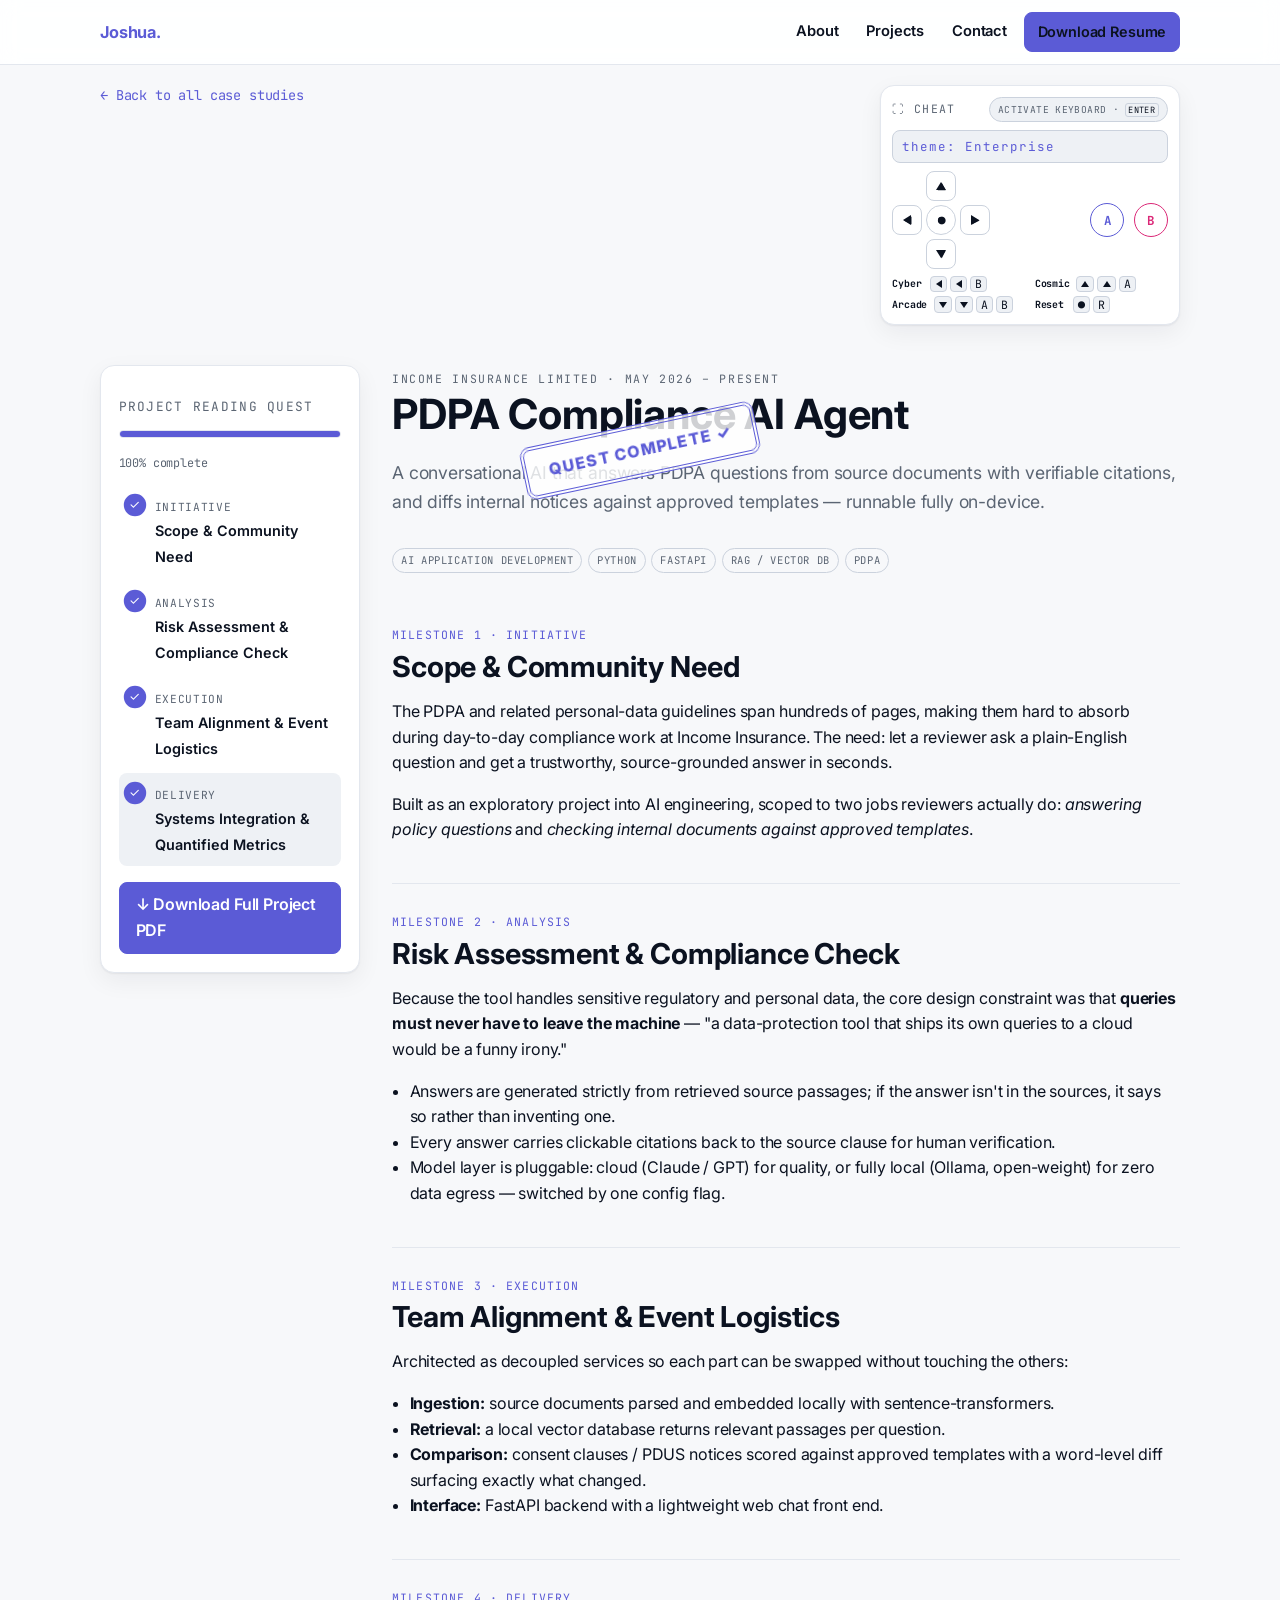
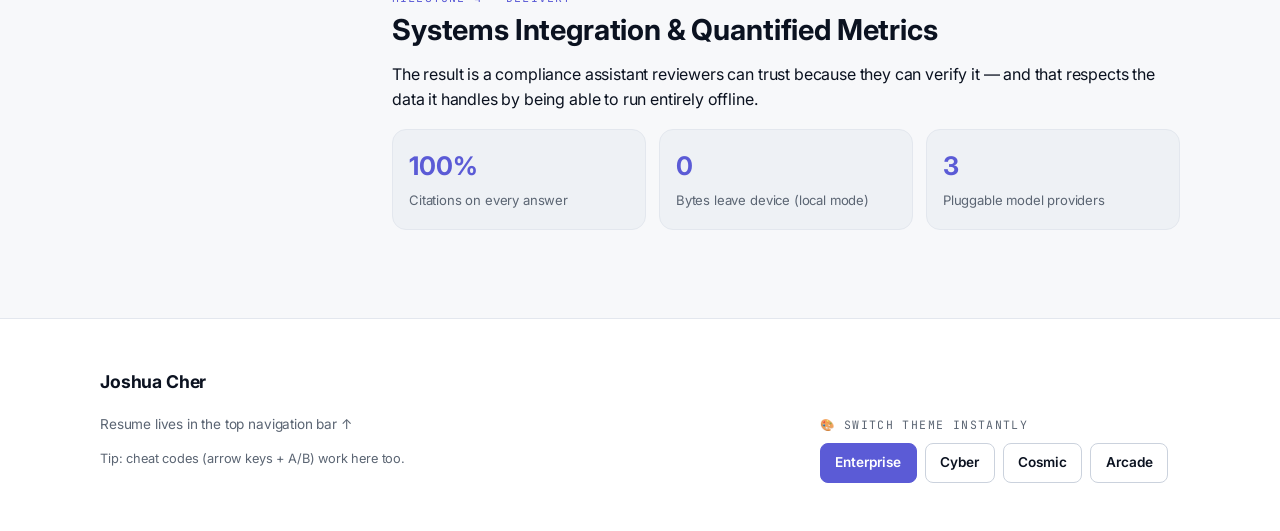
==== project.html @ 15ff34db "enhanced UI, fixed console functionality" ====
<!DOCTYPE html>
<html lang="en" data-theme="default">
<head>
  <meta charset="UTF-8" />
  <meta name="viewport" content="width=device-width, initial-scale=1.0" />
  <title>Case Study — Joshua Cher</title>
  <meta name="description" content="Project case study with a lifecycle reading quest." />

  <link rel="preconnect" href="https://fonts.googleapis.com" />
  <link rel="preconnect" href="https://fonts.gstatic.com" crossorigin />
  <link href="https://fonts.googleapis.com/css2?family=Inter:wght@400;500;600;700;800&family=JetBrains+Mono:wght@400;600;700&family=Space+Grotesk:wght@400;500;600;700&family=Orbitron:wght@600;700;800&family=Press+Start+2P&display=swap" rel="stylesheet" />

  <link rel="stylesheet" href="css/tokens.css" />
  <link rel="stylesheet" href="css/styles.css" />
</head>
<body>
  <a class="skip-link" href="#case-body">Skip to case study</a>

  <!-- Same pinned header as home (kept structurally identical) -->
  <header class="site-header">
    <div class="wrap site-header__inner">
      <a class="brand" id="brand" href="index.html">Joshua<span>.</span></a>
      <nav class="nav" aria-label="Primary">
        <a href="index.html#about">About</a>
        <a href="index.html#projects">Projects</a>
        <a href="index.html#contact">Contact</a>
        <a class="btn btn--primary" data-resume href="#" download>Download Resume</a>
      </nav>
    </div>
  </header>

  <main class="wrap">
    <!-- Topbar: back-link + a COMPACT cheat console (Concept 3 on case pages) -->
    <div class="case-topbar">
      <a class="back-link" href="index.html#projects">← Back to all case studies</a>

      <div class="cheat cheat--compact" aria-label="Cheat-code theme console">
        <div class="cheat__bar">
          <span class="cheat__title">⛶ Cheat</span>
          <button class="cheat__power" type="button" aria-pressed="false">Activate · <kbd>Enter</kbd></button>
        </div>
        <output class="cheat__screen" role="status" aria-live="polite">theme: Enterprise</output>
        <div class="cheat__pad">
          <div class="dpad">
            <button class="cbtn" type="button" data-key="U" aria-label="Up">▲</button>
            <div class="dpad__mid">
              <button class="cbtn" type="button" data-key="L" aria-label="Left">◀</button>
              <button class="cbtn cbtn--center" type="button" data-key="C" aria-label="Reset to default theme (R)" title="Reset theme — key: R">●</button>
              <button class="cbtn" type="button" data-key="R" aria-label="Right">▶</button>
            </div>
            <button class="cbtn" type="button" data-key="D" aria-label="Down">▼</button>
          </div>
          <div class="abtns">
            <button class="cbtn cbtn--a" type="button" data-key="A" aria-label="A">A</button>
            <button class="cbtn cbtn--b" type="button" data-key="B" aria-label="B">B</button>
          </div>
        </div>
        <ul class="cheat__codes">
          <li><b>Cyber</b><span><kbd data-dir="L" aria-label="left"></kbd><kbd data-dir="L" aria-label="left"></kbd><kbd>B</kbd></span></li>
          <li><b>Cosmic</b><span><kbd data-dir="U" aria-label="up"></kbd><kbd data-dir="U" aria-label="up"></kbd><kbd>A</kbd></span></li>
          <li><b>Arcade</b><span><kbd data-dir="D" aria-label="down"></kbd><kbd data-dir="D" aria-label="down"></kbd><kbd>A</kbd><kbd>B</kbd></span></li>
          <li><b>Reset</b><span><kbd>●</kbd><kbd>R</kbd></span></li>
        </ul>
      </div>
    </div>

    <!-- ==================================================================
         CONCEPT 2 — Reading Quest layout: sticky tracker + case article
         All content is injected from data.js by js/quest.js
         ================================================================== -->
    <div class="quest-layout">

      <!-- Sidebar quest tracker (fixed/sticky) -->
      <aside class="quest" aria-label="Reading progress">
        <p class="quest__title">Project Reading Quest</p>
        <div class="quest__bar"><div class="quest__fill" id="quest-fill"></div></div>
        <p class="quest__pct" id="quest-pct" aria-live="polite">0% complete</p>
        <ol id="quest-nodes"><!-- nodes injected --></ol>
        <a class="btn btn--primary quest__pdf" id="quest-pdf" href="#" download>
          ↓ Download Full Project PDF
        </a>
      </aside>

      <!-- Case study article -->
      <article class="case">
        <span class="eyebrow" id="case-org"></span>
        <h1 id="case-title"></h1>
        <p class="case__lede" id="case-lede"></p>
        <div class="chips" id="case-skills" style="margin-bottom:1.5rem"></div>
        <div id="case-body"><!-- phases injected --></div>
      </article>
    </div>
  </main>

  <!-- Footer + cheat console (identical engine to home) -->
  <footer class="site-footer">
    <div class="wrap footer-grid">
      <div>
        <p class="brand" style="font-size:1.1rem">Joshua Cher</p>
        <p class="muted" style="font-size:.85rem">Resume lives in the top navigation bar ↑</p>
        <p class="muted" style="font-size:.8rem">Tip: cheat codes (arrow keys + A/B) work here too.</p>
      </div>
      <div class="theme-quick-wrap">
        <p class="cheat__title">🎨 Switch theme instantly</p>
        <div class="theme-quick" role="group" aria-label="Switch theme">
          <button type="button" data-theme-pill="default" aria-pressed="true">Enterprise</button>
          <button type="button" data-theme-pill="cyber">Cyber</button>
          <button type="button" data-theme-pill="cosmic">Cosmic</button>
          <button type="button" data-theme-pill="arcade">Arcade</button>
        </div>
      </div>
    </div>
  </footer>

  <!-- Celebration overlay (confetti + stamp) -->
  <div class="celebrate" id="celebrate" aria-hidden="true">
    <div class="stamp">Quest Complete ✓</div>
  </div>

  <script src="js/data.js"></script>
  <script src="js/avatars.js"></script>
  <script src="js/store.js"></script>
  <script src="js/theme.js"></script>
  <script src="js/quest.js"></script>
</body>
</html>
---- css/tokens.css ----
/* ============================================================================
   tokens.css  —  THEME LAYER (decoupled from structure & logic)
   ----------------------------------------------------------------------------
   Every visual decision lives here as a CSS custom property. Switching themes
   only swaps these tokens via the `data-theme` attribute on <html>; the HTML
   structure and layout in styles.css never change.

   To add a 5th theme: copy a block below, change the [data-theme="..."] key,
   re-map the tokens, and register the code in js/theme.js THEME_CODES.
   ========================================================================== */

:root {
  /* ---- Structural tokens shared by all themes (rarely change) ---- */
  --maxw: 1120px;
  --radius: 14px;
  --radius-sm: 8px;
  --space: 1rem;
  --header-h: 64px;
  --transition: 240ms cubic-bezier(.2, .7, .3, 1);

  /* The token CONTRACT. Defaults below = Theme 1 "Enterprise Corporate".
     Each theme overrides the same names so components stay theme-blind. */

  /* Surfaces */
  --bg:            #f7f8fa;
  --bg-elev:       #ffffff;
  --bg-sunken:     #eef1f5;
  --grid:          transparent;          /* optional background pattern */

  /* Text */
  --text:          #0b1220;
  --text-muted:    #5b6573;
  --text-invert:   #ffffff;

  /* Brand / accent */
  --accent:        #5b5bd6;              /* primary action */
  --accent-2:      #0ea5e9;
  --accent-contrast:#ffffff;             /* text on accent */
  --glow:          0 0 0 0 transparent;  /* themed glow, used on focus/active */

  /* Lines & elevation */
  --border:        #e3e7ee;
  --border-strong: #cbd2dd;
  --border-w:      1px;
  --shadow:        0 1px 2px rgba(16,24,40,.06), 0 8px 24px rgba(16,24,40,.06);
  --shadow-lg:     0 12px 40px rgba(16,24,40,.14);

  /* Typography */
  --font-body:     "Inter", system-ui, -apple-system, "Segoe UI", sans-serif;
  --font-display:  "Inter", system-ui, sans-serif;
  --font-mono:     "JetBrains Mono", ui-monospace, "SFMono-Regular", monospace;
  --tracking:      -0.01em;
  --weight-display: 700;
  --case:          none;                 /* text-transform for headings */

  /* Persona accent fallbacks (overridable per theme) */
  --p-pm:        #2563eb;
  --p-gov:       #0891b2;
  --p-social:    #db2777;

  color-scheme: light;
}

/* ============================================================================
   THEME 2 — /cyber · /matrix  →  "Cyberpunk Terminal"
   ========================================================================== */
[data-theme="cyber"] {
  --bg:            #04070a;
  --bg-elev:       #0a1014;
  --bg-sunken:     #060b0e;
  --grid:          radial-gradient(rgba(0,255,140,.06) 1px, transparent 1px);

  --text:          #c9ffd6;
  --text-muted:    #4f9e6a;
  --text-invert:   #04070a;

  --accent:        #00ff85;
  --accent-2:      #14e0c4;
  --accent-contrast:#04130a;
  --glow:          0 0 18px rgba(0,255,133,.55);

  --border:        #103823;
  --border-strong: #1f6b42;
  --border-w:      1px;
  --shadow:        0 0 0 1px rgba(0,255,133,.08), 0 0 24px rgba(0,255,133,.06);
  --shadow-lg:     0 0 0 1px rgba(0,255,133,.18), 0 0 42px rgba(0,255,133,.18);

  --font-body:     "JetBrains Mono", ui-monospace, monospace;
  --font-display:  "JetBrains Mono", ui-monospace, monospace;
  --tracking:      0.02em;
  --weight-display: 700;
  --case:          uppercase;

  /* Sharp, terminal-hard corners */
  --radius:        2px;
  --radius-sm:     2px;

  --p-pm:        #00ff85;
  --p-gov:       #14e0c4;
  --p-social:    #aaff00;

  color-scheme: dark;
}

/* ============================================================================
   THEME 3 — /cosmic · /space  →  "Outer Space Constellation"
   ========================================================================== */
[data-theme="cosmic"] {
  --bg:            #0a0518;
  --bg-elev:       #160c33;
  --bg-sunken:     #0e0726;
  --grid:          transparent;

  --text:          #efe9ff;
  --text-muted:    #a99ed8;
  --text-invert:   #0a0518;

  --accent:        #b06bff;
  --accent-2:      #ff5fb0;
  --accent-contrast:#140428;
  --glow:          0 0 24px rgba(176,107,255,.55);

  --border:        #3a2a72;
  --border-strong: #5b46a8;
  --border-w:      1px;
  --shadow:        0 8px 30px rgba(80,40,160,.35);
  --shadow-lg:     0 14px 50px rgba(120,60,220,.45);

  --font-body:     "Space Grotesk", system-ui, sans-serif;
  --font-display:  "Orbitron", "Space Grotesk", sans-serif;
  --tracking:      0.04em;
  --weight-display: 700;
  --case:          none;

  /* Soft, orbital, rounded corners */
  --radius:        22px;
  --radius-sm:     14px;

  --p-pm:        #7c8cff;
  --p-gov:       #4fe3ff;
  --p-social:    #ff5fb0;

  color-scheme: dark;
}

/* ============================================================================
   THEME 4 — /arcade · /8bit  →  "Retro Arcade"
   ========================================================================== */
[data-theme="arcade"] {
  --bg:            #ffd23f;
  --bg-elev:       #fff8e7;
  --bg-sunken:     #ffe79a;
  --grid:          transparent;

  --text:          #14110a;
  --text-muted:    #5a3e12;
  --text-invert:   #fff8e7;

  --accent:        #ff2e63;
  --accent-2:      #2d6cdf;
  --accent-contrast:#ffffff;
  --glow:          4px 4px 0 #14110a;

  --border:        #14110a;
  --border-strong: #14110a;
  --border-w:      3px;
  --shadow:        4px 4px 0 #14110a;
  --shadow-lg:     7px 7px 0 #14110a;

  --font-body:     "Space Grotesk", system-ui, sans-serif;
  --font-display:  "Press Start 2P", system-ui, sans-serif;
  --tracking:      0em;
  --weight-display: 400;        /* pixel font is heavy already */
  --case:          uppercase;

  /* Chunky, blocky cartoon corners */
  --radius:        6px;
  --radius-sm:     4px;

  --p-pm:        #2d6cdf;
  --p-gov:       #00a878;
  --p-social:    #ff2e63;

  color-scheme: light;
}

/* Respect reduced-motion globally */
@media (prefers-reduced-motion: reduce) {
  :root { --transition: 0ms; }
  * { animation-duration: .001ms !important; animation-iteration-count: 1 !important; }
}
---- css/styles.css ----
/* ============================================================================
   styles.css  —  STRUCTURE & COMPONENT LAYER (theme-blind)
   ----------------------------------------------------------------------------
   Nothing here hard-codes a colour, font family, or border width. It only
   consumes tokens from tokens.css via var(). This guarantees the rule from the
   brief: "HTML structure and page layouts remain unchanged when themes toggle;
   only color tokens, fonts, and borders adapt."
   ========================================================================== */

*, *::before, *::after { box-sizing: border-box; }

html { scroll-behavior: smooth; }

body {
  margin: 0;
  font-family: var(--font-body);
  letter-spacing: var(--tracking);
  color: var(--text);
  background-color: var(--bg);
  background-image: var(--grid);
  background-size: 22px 22px;
  line-height: 1.6;
  transition: background-color var(--transition), color var(--transition);
}

h1, h2, h3, h4 {
  font-family: var(--font-display);
  font-weight: var(--weight-display);
  text-transform: var(--case);
  line-height: 1.15;
  margin: 0 0 .5em;
}

a { color: var(--accent); text-decoration: none; }
a:hover { text-decoration: underline; }

.wrap { max-width: var(--maxw); margin-inline: auto; padding-inline: 20px; }

.muted { color: var(--text-muted); }
.eyebrow {
  font-family: var(--font-mono);
  font-size: .72rem; letter-spacing: .14em; text-transform: uppercase;
  color: var(--text-muted);
}

/* ---- Keyboard focus: always visible, themed via --accent ---- */
:where(a, button, input, [tabindex]):focus-visible {
  outline: 2px solid var(--accent);
  outline-offset: 2px;
  border-radius: var(--radius-sm);
}

/* Skip link for keyboard / screen-reader users */
.skip-link {
  position: absolute; left: 12px; top: -48px;
  background: var(--accent); color: var(--accent-contrast);
  padding: 8px 14px; border-radius: var(--radius-sm); z-index: 100;
  transition: top var(--transition);
}
.skip-link:focus { top: 12px; }

/* ============================================================================
   BUTTONS
   ========================================================================== */
.btn {
  display: inline-flex; align-items: center; gap: .5rem;
  font: inherit; font-weight: 600;
  padding: .6rem 1rem;
  border: var(--border-w) solid var(--border-strong);
  border-radius: var(--radius-sm);
  background: var(--bg-elev); color: var(--text);
  cursor: pointer;
  text-transform: var(--case);
  box-shadow: none;
  transition: transform var(--transition), box-shadow var(--transition),
              background var(--transition), color var(--transition);
}
.btn:hover { transform: translateY(-1px); box-shadow: var(--shadow); text-decoration: none; }
.btn:active { transform: translateY(0); }

.btn--primary {
  background: var(--accent); color: var(--accent-contrast);
  border-color: var(--accent);
}
.btn--primary:hover { box-shadow: var(--glow); }

.btn--ghost { background: transparent; }

/* ============================================================================
   HEADER  (pinned, always accessible — bypasses interactive layers)
   ========================================================================== */
.site-header {
  position: sticky; top: 0; z-index: 50;
  background: color-mix(in srgb, var(--bg-elev) 88%, transparent);
  backdrop-filter: blur(10px);
  border-bottom: var(--border-w) solid var(--border);
}
.site-header__inner {
  display: flex; align-items: center; gap: 1rem;
  height: var(--header-h);
}
.brand { font-family: var(--font-display); font-weight: var(--weight-display);
  font-size: 1.02rem; text-transform: var(--case); white-space: nowrap; }
.brand span { color: var(--accent); }

.nav { display: flex; gap: .35rem; margin-left: auto; align-items: center; }
.nav a {
  color: var(--text); padding: .45rem .7rem; border-radius: var(--radius-sm);
  font-weight: 600; font-size: .92rem;
}
.nav a:hover { background: var(--bg-sunken); text-decoration: none; }
.nav .btn { padding: .45rem .8rem; font-size: .9rem; }

/* ============================================================================
   HERO  +  CHARACTER SELECT DASHBOARD  (Core Concept 1)
   ========================================================================== */
.hero { padding: clamp(2rem, 6vw, 4.5rem) 0 1.5rem; }
.hero__inner {
  display: grid; gap: 2.2rem; align-items: start;
  grid-template-columns: minmax(0, 1.5fr) minmax(290px, .9fr);
}
@media (max-width: 900px) { .hero__inner { grid-template-columns: 1fr; } }
.hero h1 { font-size: clamp(2rem, 5.5vw, 3.4rem); }
.hero__role { font-size: clamp(1.05rem, 2.2vw, 1.35rem); color: var(--text-muted); }
.hero__meta { display: flex; flex-wrap: wrap; gap: 1rem; align-items: center;
  margin-top: 1rem; color: var(--text-muted); font-size: .95rem; }
.hero__cta { margin-top: 1.5rem; display: flex; gap: .75rem; flex-wrap: wrap; }

.dash__head { display: flex; align-items: baseline; justify-content: space-between;
  flex-wrap: wrap; gap: .5rem; margin: 2.5rem 0 1rem; }

.persona-grid {
  display: grid; gap: 1rem;
  grid-template-columns: repeat(3, 1fr);
}
@media (max-width: 820px) { .persona-grid { grid-template-columns: 1fr; } }

/* Persona card = the "Select Your Character" tile */
.persona {
  --p: var(--accent);                 /* set per-card inline via --p */
  position: relative; text-align: left;
  display: flex; flex-direction: column; gap: .4rem;
  padding: 1.1rem; cursor: pointer;
  background: var(--bg-elev); color: var(--text);
  border: var(--border-w) solid var(--border);
  border-radius: var(--radius);
  box-shadow: var(--shadow);
  transition: transform var(--transition), box-shadow var(--transition),
              border-color var(--transition);
}
.persona:hover { transform: translateY(-3px); border-color: var(--p); }

/* "Character select" portrait (SVG from avatars.js) */
.persona__portrait { width: 88px; height: 88px; display: block; }
.persona__portrait .av-svg { width: 100%; height: 100%; }
.persona__alias {
  font-family: var(--font-display); font-weight: var(--weight-display);
  font-size: 1.18rem; color: var(--p); text-transform: var(--case);
  line-height: 1.1;
}
.persona__title { font-size: 1.02rem; font-weight: 700; }

/* Avatar SVG parts. Accent pieces inherit the card's --p (so they re-tint per
   persona AND per theme); neutral pieces stay constant. */
.av-svg { overflow: visible; }
.persona .av-frame   { fill: color-mix(in srgb, var(--p) 16%, var(--bg-elev)); stroke: var(--p); stroke-width: 2; }
.persona .av-cloth   { fill: var(--p); }
.persona .av-cloth-2 { fill: color-mix(in srgb, var(--p) 55%, #ffffff); }
.persona .av-badge   { fill: var(--p); }
.av-skin   { fill: #f3cda6; }
.av-hair   { fill: #2f2418; }
.av-eye    { fill: #2a2118; }
.av-cheek  { fill: rgba(255,120,120,.4); }
.av-smile  { fill: none; stroke: #43321f; stroke-width: 2.6; stroke-linecap: round; }
.av-flat   { stroke-width: 2.6; }
.av-gear   { fill: none; stroke: #1d2430; stroke-width: 3; stroke-linecap: round; }
.av-glass  { fill: none; stroke: #1d2430; stroke-width: 2.6; }

.persona__tag { font-family: var(--font-mono); font-size: .72rem;
  color: var(--p); letter-spacing: .08em; text-transform: uppercase; }
.persona__count { margin-top: auto; font-size: .82rem; color: var(--text-muted); }

/* Active "character selected" state — border glow + scale */
.persona[aria-pressed="true"] {
  border-color: var(--p);
  box-shadow: 0 0 0 2px var(--p), var(--glow);
  transform: translateY(-3px) scale(1.015);
}
.persona[aria-pressed="true"]::after {
  content: "▷ ACTIVE"; position: absolute; top: .7rem; right: .8rem;
  font-family: var(--font-mono); font-size: .62rem; letter-spacing: .1em;
  color: var(--p);
}

/* ============================================================================
   PROJECT FEED  (filter target of Core Concept 1)
   ========================================================================== */
.feed { padding: 1rem 0 3rem; }
.feed__head { display:flex; align-items:center; justify-content:space-between;
  gap:1rem; flex-wrap:wrap; margin-bottom: 1rem; }
.feed__status { font-family: var(--font-mono); font-size:.8rem; color: var(--text-muted); }

.project-grid {
  display: grid; gap: 1rem;
  grid-template-columns: repeat(2, 1fr);
}
@media (max-width: 720px) { .project-grid { grid-template-columns: 1fr; } }

.card {
  display: flex; flex-direction: column; gap: .55rem;
  padding: 1.2rem; height: 100%;
  background: var(--bg-elev); color: var(--text);
  border: var(--border-w) solid var(--border);
  border-radius: var(--radius);
  box-shadow: var(--shadow);
  transition: transform var(--transition), box-shadow var(--transition),
              opacity var(--transition), filter var(--transition),
              max-height var(--transition), padding var(--transition),
              margin var(--transition);
}
.card:hover { transform: translateY(-3px); box-shadow: var(--shadow-lg); }
.card__top { display:flex; align-items:center; justify-content:space-between; gap:.5rem; }
.card__org { font-size: .82rem; color: var(--text-muted); }
.card__title { font-size: 1.15rem; }
.card__title a { color: var(--text); }
.card__summary { color: var(--text-muted); font-size: .94rem; flex: 1; }
.card__skills { margin-top: .25rem; }
/* Standardised CTA: full-width, single line, anchored to the card bottom so
   every project card's button lines up regardless of summary length. */
.card__cta {
  margin-top: auto; width: 100%; justify-content: center;
  white-space: nowrap; font-weight: 700;
}

/* Persona tag chips on a card */
.chips { display: flex; flex-wrap: wrap; gap: .35rem; }
.chip {
  font-family: var(--font-mono); font-size: .66rem; letter-spacing: .06em;
  text-transform: uppercase; padding: .2rem .5rem; border-radius: 999px;
  border: 1px solid var(--border-strong); color: var(--text-muted);
}
.chip[data-p="pm"]     { color: var(--p-pm);     border-color: var(--p-pm); }
.chip[data-p="gov"]    { color: var(--p-gov);    border-color: var(--p-gov); }
.chip[data-p="social"] { color: var(--p-social); border-color: var(--p-social); }

/* Filter states: relevant cards lift, irrelevant ones gracefully collapse */
.card.is-match  { order: 0; }
.card.is-dim {
  order: 1; opacity: .32; filter: saturate(.4);
}
.card.is-hidden {
  order: 2; opacity: 0; max-height: 0; padding-block: 0; margin: 0;
  pointer-events: none; overflow: hidden; border-width: 0;
}

/* ============================================================================
   FOOTER + CHEAT-CODE TERMINAL  (Core Concept 3 discovery mechanism)
   ========================================================================== */
.site-footer {
  border-top: var(--border-w) solid var(--border);
  background: var(--bg-elev);
  padding: 2rem 0 3rem;
}
.footer-grid { display:flex; gap:1.5rem; flex-wrap:wrap; align-items:flex-end;
  justify-content:space-between; }

/* ---- Cheat console (gamepad) ---- */
.cheat {
  width: 100%;
  padding: 1rem; border-radius: var(--radius);
  background: var(--bg-elev); border: var(--border-w) solid var(--border);
  box-shadow: var(--shadow);
  transition: box-shadow var(--transition), border-color var(--transition);
}
/* Highlight when the console is focused — tells users keys are captured here.
   (Keys also work globally from load; this just confirms direct interaction.) */
.cheat:focus-within { border-color: var(--accent); box-shadow: 0 0 0 2px var(--accent), var(--glow); }

.cheat__bar { display:flex; align-items:center; justify-content:space-between; gap:.5rem; margin-bottom:.5rem; }
.cheat__title { font-family: var(--font-mono); font-size:.72rem; letter-spacing:.12em;
  text-transform: uppercase; color: var(--text-muted); margin: 0; }
/* Activate-keyboard toggle: clearly shows ON/OFF at all times */
.cheat__power {
  display:inline-flex; align-items:center; gap:.35rem; cursor:pointer;
  font-family: var(--font-mono); font-size:.6rem; letter-spacing:.04em;
  text-transform: uppercase; color: var(--text-muted);
  padding:.28rem .5rem; border-radius: 999px;
  background: var(--bg-sunken); border: 1px solid var(--border-strong);
  transition: color var(--transition), border-color var(--transition), background var(--transition);
}
.cheat__power kbd {
  font-family: var(--font-mono); font-size:.9em; padding:0 .3em;
  border:1px solid var(--border-strong); border-radius:3px; color: var(--text);
}
.cheat__power.is-on {
  color: var(--accent-contrast); background: var(--accent); border-color: var(--accent);
  box-shadow: var(--glow);
}
.cheat__dot { width:7px; height:7px; border-radius:50%; background: currentColor;
  animation: live-pulse 1.2s ease-in-out infinite; }
@keyframes live-pulse { 0%,100% { opacity:.4; } 50% { opacity:1; } }

/* Armed console gets a strong highlight so users know keys are captured here */
.cheat.is-armed { border-color: var(--accent); box-shadow: 0 0 0 2px var(--accent), var(--glow); }

.cheat__note { margin:.5rem 0 0; font-size:.68rem; color: var(--text-muted); line-height:1.4; }
.cheat__note b { color: var(--accent); }

/* Floating "keyboard active" badge — always visible while armed, anywhere on page */
.cheat-hud {
  position: fixed; left: 50%; bottom: 18px; transform: translateX(-50%);
  z-index: 90; pointer-events: none;
  font-family: var(--font-mono); font-size: .74rem; letter-spacing: .03em;
  color: var(--accent-contrast); background: var(--accent);
  border: var(--border-w) solid var(--accent);
  padding: .5rem .9rem; border-radius: 999px; box-shadow: var(--shadow-lg), var(--glow);
  animation: hud-in .25s ease;
}
.cheat-hud[hidden] { display: none; }
.cheat-hud b { text-transform: uppercase; }
.cheat-hud kbd {
  font-family: var(--font-mono); padding: 0 .35em; border-radius: 4px;
  background: color-mix(in srgb, var(--accent-contrast) 20%, transparent);
  border: 1px solid color-mix(in srgb, var(--accent-contrast) 40%, transparent);
}
@keyframes hud-in { from { opacity: 0; transform: translate(-50%, 8px); } to { opacity: 1; transform: translate(-50%, 0); } }
.cheat__screen {
  display:flex; align-items:center; min-height: 2.2em;
  font-family: var(--font-mono); font-size:.85rem; letter-spacing:.16em;
  color: var(--accent); padding: .5rem .7rem;
  background: var(--bg-sunken);
  border: var(--border-w) solid var(--border-strong);
  border-radius: var(--radius-sm);
}
.cheat__screen.flash { animation: cheat-flash .45s ease; }
@keyframes cheat-flash {
  0%,100% { background: var(--bg-sunken); }
  35% { background: color-mix(in srgb, var(--accent) 32%, var(--bg-sunken)); box-shadow: var(--glow); }
}

.cheat__pad { display:flex; align-items:center; justify-content:space-between;
  gap: 1rem; margin: .8rem 0 .6rem; }
.dpad { display:grid; justify-items:center; gap: 4px; }
.dpad__mid { display:flex; align-items:center; gap: 4px; }
.abtns { display:flex; gap:.6rem; }

.cbtn {
  position: relative;
  width: 36px; height: 36px; display:grid; place-items:center;
  font-family: var(--font-mono); font-weight: 700; font-size: .9rem;
  color: var(--text); background: var(--bg-elev); cursor: pointer;
  border: var(--border-w) solid var(--border-strong);
  border-radius: var(--radius-sm);
  transition: transform .08s ease, background .15s, box-shadow .15s, color .15s;
}
.cbtn:hover { background: var(--bg-sunken); }
.cbtn:active, .cbtn.is-press {
  transform: translateY(2px) scale(.92);
  background: var(--accent); color: var(--accent-contrast); box-shadow: var(--glow);
}
.cbtn--center { border-radius: 50%; }
.cbtn--a, .cbtn--b { width: 42px; height: 42px; border-radius: 50%; }

/* Directional buttons use CSS triangles (not unicode glyphs) so all four are
   pixel-identical regardless of font. The glyph text stays for a11y but hidden. */
.cbtn[data-key="U"], .cbtn[data-key="D"],
.cbtn[data-key="L"], .cbtn[data-key="R"], .cbtn--center { font-size: 0; }
/* All pad shapes are absolutely centered so nothing rides high or low */
.cbtn[data-key="U"]::before, .cbtn[data-key="D"]::before,
.cbtn[data-key="L"]::before, .cbtn[data-key="R"]::before,
.cbtn--center::before {
  content: ""; display: block; width: 0; height: 0;
  position: absolute; top: 50%; left: 50%; transform: translate(-50%, -50%);
}
/* center button = a real CSS dot (perfectly centered, not a low glyph) */
.cbtn--center::before { width: 7px; height: 7px; border-radius: 50%; background: currentColor; }
.cheat--compact .cbtn--center::before { width: 6px; height: 6px; }
.cbtn[data-key="U"]::before { border-left: 6px solid transparent; border-right: 6px solid transparent; border-bottom: 9px solid currentColor; }
.cbtn[data-key="D"]::before { border-left: 6px solid transparent; border-right: 6px solid transparent; border-top: 9px solid currentColor; }
.cbtn[data-key="L"]::before { border-top: 6px solid transparent; border-bottom: 6px solid transparent; border-right: 9px solid currentColor; }
.cbtn[data-key="R"]::before { border-top: 6px solid transparent; border-bottom: 6px solid transparent; border-left: 9px solid currentColor; }
/* slightly smaller triangles on the compact (case-page) console */
.cheat--compact .cbtn[data-key="U"]::before, .cheat--compact .cbtn[data-key="D"]::before { border-left-width: 5px; border-right-width: 5px; }
.cheat--compact .cbtn[data-key="U"]::before { border-bottom-width: 8px; }
.cheat--compact .cbtn[data-key="D"]::before { border-top-width: 8px; }
.cheat--compact .cbtn[data-key="L"]::before, .cheat--compact .cbtn[data-key="R"]::before { border-top-width: 5px; border-bottom-width: 5px; }
.cheat--compact .cbtn[data-key="L"]::before { border-right-width: 8px; }
.cheat--compact .cbtn[data-key="R"]::before { border-left-width: 8px; }
.cbtn--a { color: var(--accent);    border-color: var(--accent); }
.cbtn--b { color: var(--p-social);  border-color: var(--p-social); }

.cheat__codes { list-style:none; margin:.2rem 0 0; padding:0;
  display:grid; grid-template-columns: 1fr 1fr; gap:.4rem .9rem;
  font-family: var(--font-mono); font-size:.68rem; color: var(--text-muted); }
.cheat__codes li { display:flex; align-items:center; gap:.4rem; }
.cheat__codes b { color: var(--text); min-width: 3.6em; }
/* Uniform keycaps. Single glyphs stay square; multi-char keys (e.g. Esc) grow. */
.cheat__codes kbd {
  display:inline-grid; place-items:center;
  min-width: 1.45em; height: 1.45em; padding: 0 .35em;
  font-size: .72rem; line-height: 1;
  font-family: var(--font-mono); color: var(--text);
  background: var(--bg-sunken); border: 1px solid var(--border-strong);
  border-radius: 4px;
}
.cheat__codes span { display:inline-flex; gap:.2rem; }
/* Arrow keycaps in the instructions use the SAME CSS triangles as the pad,
   centered in the cap — so glyph size/baseline differences can't creep in. */
.cheat__codes kbd[data-dir]::before { content:""; display:block; width:0; height:0; }
.cheat__codes kbd[data-dir="U"]::before { border-left:4px solid transparent; border-right:4px solid transparent; border-bottom:6px solid currentColor; }
.cheat__codes kbd[data-dir="D"]::before { border-left:4px solid transparent; border-right:4px solid transparent; border-top:6px solid currentColor; }
.cheat__codes kbd[data-dir="L"]::before { border-top:4px solid transparent; border-bottom:4px solid transparent; border-right:6px solid currentColor; }
.cheat__codes kbd[data-dir="R"]::before { border-top:4px solid transparent; border-bottom:4px solid transparent; border-left:6px solid currentColor; }

/* ---- Instant theme switch (footer, every page) ---- */
.theme-quick-wrap { width: min(360px, 100%); }
.theme-quick { display:flex; flex-wrap:wrap; gap:.5rem; margin-top:.55rem; }
.theme-quick button {
  font: inherit; font-weight: 600; font-size:.85rem; cursor: pointer;
  padding: .5rem .9rem; color: var(--text);
  background: var(--bg-elev); border: var(--border-w) solid var(--border-strong);
  border-radius: var(--radius-sm); text-transform: var(--case);
  transition: transform var(--transition), box-shadow var(--transition),
              background var(--transition), color var(--transition);
}
.theme-quick button:hover { transform: translateY(-1px); box-shadow: var(--shadow); }
.theme-quick button[aria-pressed="true"] {
  background: var(--accent); color: var(--accent-contrast);
  border-color: var(--accent); box-shadow: var(--glow);
}

/* ============================================================================
   PROJECT DETAIL  +  READING QUEST  (Core Concept 2)
   ========================================================================== */
.quest-layout {
  display: grid; gap: 2rem;
  grid-template-columns: 260px 1fr;
  align-items: start;
  padding: 2rem 0 4rem;
}
@media (max-width: 900px) { .quest-layout { grid-template-columns: 1fr; } }

/* Fixed sidebar tracker */
.quest {
  position: sticky; top: calc(var(--header-h) + 18px);
  padding: 1.1rem; border-radius: var(--radius);
  background: var(--bg-elev); border: var(--border-w) solid var(--border);
  box-shadow: var(--shadow);
}
@media (max-width: 900px) { .quest { position: static; } }

.quest__title { font-size: .8rem; font-family: var(--font-mono);
  letter-spacing:.1em; text-transform: uppercase; color: var(--text-muted); }
.quest__bar { height: 8px; border-radius: 999px; background: var(--bg-sunken);
  overflow: hidden; margin: .6rem 0 1rem; border: 1px solid var(--border); }
.quest__fill { height: 100%; width: 0%; background: var(--accent);
  box-shadow: var(--glow); transition: width 180ms linear; }
.quest__pct { font-family: var(--font-mono); font-size:.74rem; color: var(--text-muted); }

.quest ol { list-style:none; margin: .75rem 0 0; padding: 0;
  display:flex; flex-direction:column; gap:.2rem; }
.quest__node {
  display:flex; gap:.6rem; align-items:flex-start;
  padding:.5rem .4rem; border-radius: var(--radius-sm);
  color: var(--text-muted); cursor: pointer; width:100%; text-align:left;
  background:transparent; border:none; font: inherit;
  transition: background var(--transition), color var(--transition);
}
.quest__node:hover { background: var(--bg-sunken); }
.quest__dot {
  flex: 0 0 auto; width: 20px; height: 20px; border-radius: 50%;
  border: 2px solid var(--border-strong); display:grid; place-items:center;
  font-size: .7rem; margin-top: 2px;
  transition: transform var(--transition), background var(--transition),
              border-color var(--transition);
}
.quest__node[data-done="true"] { color: var(--text); }
.quest__node[data-done="true"] .quest__dot {
  background: var(--accent); border-color: var(--accent); color: var(--accent-contrast);
  transform: scale(1.12);
}
.quest__node[data-current="true"] { background: var(--bg-sunken); color: var(--text); }
.quest__phase { font-size:.7rem; font-family:var(--font-mono); color: var(--text-muted);
  text-transform: uppercase; letter-spacing:.06em; }
.quest__label { font-weight:600; font-size:.9rem; line-height:1.25; }

.quest__pdf { margin-top: 1rem; width:100%; justify-content:center;
  opacity:.5; pointer-events:none; transition: opacity var(--transition); }
.quest__pdf.is-unlocked { opacity:1; pointer-events:auto; box-shadow: var(--glow); }

/* Case-study article */
.case h1 { font-size: clamp(1.7rem, 4vw, 2.6rem); }
.case__lede { font-size: 1.1rem; color: var(--text-muted); margin-bottom: 2rem; }
.phase {
  scroll-margin-top: calc(var(--header-h) + 20px);
  padding: 1.5rem 0; border-top: var(--border-w) solid var(--border);
}
.phase:first-of-type { border-top: none; }
.phase__tag { font-family: var(--font-mono); font-size:.72rem; letter-spacing:.1em;
  text-transform: uppercase; color: var(--accent); }
.phase h2 { font-size: clamp(1.3rem, 3vw, 1.8rem); margin-top:.2rem; }
.phase p { color: var(--text); }
.phase ul { color: var(--text); padding-left: 1.1rem; }
.metric-grid { display:grid; grid-template-columns: repeat(auto-fit,minmax(140px,1fr));
  gap:.8rem; margin-top:1rem; }
.metric { padding:1rem; border:var(--border-w) solid var(--border);
  border-radius: var(--radius); background: var(--bg-sunken); }
.metric b { display:block; font-family:var(--font-display); font-size:1.6rem; color: var(--accent); }
.metric span { font-size:.82rem; color: var(--text-muted); }

/* ---- Confetti / completion stamp (celebration) ---- */
.celebrate {
  position: fixed; inset: 0; pointer-events: none; z-index: 80;
  display:grid; place-items:center;
}
.stamp {
  font-family: var(--font-display); text-transform: uppercase;
  border: 4px double var(--accent); color: var(--accent);
  padding: .6rem 1.4rem; border-radius: 10px; transform: rotate(-12deg) scale(0);
  background: color-mix(in srgb, var(--bg-elev) 80%, transparent);
  letter-spacing: .08em; font-weight: 800;
}
.celebrate.show .stamp { animation: stamp-in 700ms cubic-bezier(.2,1.4,.3,1) forwards; }
@keyframes stamp-in {
  0% { transform: rotate(-12deg) scale(2.4); opacity:0; }
  60%{ transform: rotate(-12deg) scale(.92); opacity:1; }
  100%{ transform: rotate(-12deg) scale(1); opacity:1; }
}
.confetti { position:absolute; width:9px; height:14px; top:-20px;
  will-change: transform, opacity; }
.celebrate.show .confetti { animation: fall 2.4s ease-in forwards; }
@keyframes fall {
  0% { transform: translateY(-10vh) rotate(0); opacity:1; }
  100%{ transform: translateY(110vh) rotate(720deg); opacity:0; }
}

/* Visually-hidden utility for screen readers */
.sr-only {
  position:absolute; width:1px; height:1px; padding:0; margin:-1px;
  overflow:hidden; clip:rect(0,0,0,0); white-space:nowrap; border:0;
}

.section-title { margin: 2.5rem 0 1rem; font-size: 1.4rem; }
.back-link { display:inline-flex; gap:.4rem; align-items:center;
  font-family: var(--font-mono); font-size:.85rem; }

/* Case-study topbar: back-link left, compact console right */
.case-topbar { display:flex; align-items:flex-start; justify-content:space-between;
  gap:1rem; flex-wrap:wrap; margin: 1.25rem 0 .5rem; }
.cheat--compact { width: min(300px, 100%); padding: .7rem; }
.cheat--compact .cheat__screen { min-height: 1.9em; font-size:.78rem; padding:.35rem .55rem; }
.cheat--compact .cheat__pad { margin:.5rem 0 .4rem; }
.cheat--compact .cbtn { width: 30px; height: 30px; font-size:.78rem; }
.cheat--compact .cbtn--a, .cheat--compact .cbtn--b { width: 34px; height: 34px; }
.cheat--compact .cheat__codes { font-size:.62rem; gap:.25rem .6rem; }
.cheat--compact .cheat__codes b { min-width: 3.2em; }
@media (max-width: 560px) { .cheat--compact { width: 100%; } }

/* ============================================================================
   THEME-SPECIFIC FLOURISHES
   ----------------------------------------------------------------------------
   These are purely decorative atmosphere layers that give each theme its own
   *feel* — not just its own colour. Structure/markup is untouched; everything
   here is gated behind a [data-theme] selector and uses tokens where possible.
   ========================================================================== */

/* ---- THEME 2 · CYBER — terminal grid + CRT scanlines + blinking cursor ---- */
[data-theme="cyber"] body {
  background-color: var(--bg);
  background-image:
    linear-gradient(rgba(0,255,133,.05) 1px, transparent 1px),
    linear-gradient(90deg, rgba(0,255,133,.05) 1px, transparent 1px);
  background-size: 26px 26px;
}
[data-theme="cyber"] body::after {           /* scanlines overlay */
  content: ""; position: fixed; inset: 0; z-index: 60; pointer-events: none;
  background: repeating-linear-gradient(0deg,
    rgba(0,255,133,.045) 0 1px, transparent 1px 3px);
  mix-blend-mode: screen;
}
[data-theme="cyber"] .brand::after {
  content: "_"; color: var(--accent); animation: term-blink 1s steps(1) infinite;
}
@keyframes term-blink { 50% { opacity: 0; } }
[data-theme="cyber"] .card,
[data-theme="cyber"] .persona,
[data-theme="cyber"] .quest { clip-path: polygon(0 0, calc(100% - 12px) 0, 100% 12px, 100% 100%, 12px 100%, 0 calc(100% - 12px)); }
[data-theme="cyber"] .eyebrow::before { content: "> "; }

/* ---- THEME 3 · COSMIC — deep purple nebula + dense starfield ----
   Three stacked layers, all fixed so the sky stays put while content scrolls:
     body background  = deep base gradient            (backmost)
     body::before     = soft blurred nebula clouds     (z-index:-2)
     body::after      = dense starfield                (z-index:-1, over nebula)
   Cards/text sit above all of it; cards are frosted so the nebula glows through. */
[data-theme="cosmic"] body {
  /* `cover` kills the 22px tiling from the base body rule (the "square pattern") */
  background-color: #07030f;
  background-image:
    radial-gradient(130% 105% at 65% -10%, #1d0c46 0%, #0c0524 46%, #06020e 100%);
  background-size: cover;
  background-repeat: no-repeat;
  background-attachment: fixed;
}
[data-theme="cosmic"] body::before {           /* nebula clouds + galaxy patches */
  content: ""; position: fixed; inset: -12%; z-index: -2; pointer-events: none;
  background:
    /* big soft clouds */
    radial-gradient(40% 36% at 66% 14%, rgba(160,90,255,.55), transparent 70%),
    radial-gradient(34% 30% at 82% 24%, rgba(255,95,200,.40), transparent 70%),
    radial-gradient(46% 42% at 30% 8%,  rgba(96,64,224,.38), transparent 72%),
    radial-gradient(48% 46% at 12% 90%, rgba(150,74,255,.32), transparent 72%),
    /* smaller, more-defined galaxy patches scattered around */
    radial-gradient(15% 12% at 24% 40%, rgba(190,120,255,.48), transparent 62%),
    radial-gradient(12% 10% at 47% 66%, rgba(255,120,210,.40), transparent 62%),
    radial-gradient(14% 12% at 70% 52%, rgba(150,90,255,.45), transparent 62%),
    radial-gradient(11% 10% at 88% 66%, rgba(205,135,255,.38), transparent 62%),
    radial-gradient(13% 11% at 57% 30%, rgba(255,140,220,.32), transparent 62%),
    radial-gradient(12% 10% at 36% 84%, rgba(170,100,255,.36), transparent 62%),
    radial-gradient(10% 9%  at 8% 56%,  rgba(180,110,255,.34), transparent 62%);
  filter: blur(30px) saturate(1.3);
  animation: nebula-drift 28s ease-in-out infinite alternate;
}
@keyframes nebula-drift {
  from { transform: translate3d(0, 0, 0) scale(1); }
  to   { transform: translate3d(-2.5%, 1.8%, 0) scale(1.07); }
}
[data-theme="cosmic"] body::after {            /* dense starfield */
  content: ""; position: fixed; inset: 0; z-index: -1; pointer-events: none;
  background-repeat: no-repeat;
  background-image:
    radial-gradient(1.6px 1.6px at 3% 9%, #fff, transparent),
    radial-gradient(1px 1px     at 7% 27%, #d9ccff, transparent),
    radial-gradient(1px 1px     at 11% 58%, #fff, transparent),
    radial-gradient(1.4px 1.4px at 15% 13%, #fff, transparent),
    radial-gradient(1px 1px     at 17% 43%, #cdbfff, transparent),
    radial-gradient(1px 1px     at 20% 79%, #fff, transparent),
    radial-gradient(2.2px 2.2px at 23% 33%, #fff, transparent),
    radial-gradient(1px 1px     at 26% 6%, #fff, transparent),
    radial-gradient(1px 1px     at 29% 68%, #e8d9ff, transparent),
    radial-gradient(1.3px 1.3px at 32% 50%, #fff, transparent),
    radial-gradient(1px 1px     at 35% 21%, #fff, transparent),
    radial-gradient(1px 1px     at 37% 88%, #cdbfff, transparent),
    radial-gradient(1.6px 1.6px at 40% 38%, #fff, transparent),
    radial-gradient(1px 1px     at 43% 11%, #fff, transparent),
    radial-gradient(1px 1px     at 46% 63%, #fff, transparent),
    radial-gradient(2px 2px     at 49% 27%, #cfe0ff, transparent),
    radial-gradient(1px 1px     at 52% 82%, #e8d9ff, transparent),
    radial-gradient(1.3px 1.3px at 55% 48%, #fff, transparent),
    radial-gradient(1px 1px     at 57% 16%, #fff, transparent),
    radial-gradient(1px 1px     at 60% 72%, #cdbfff, transparent),
    radial-gradient(1.5px 1.5px at 63% 36%, #fff, transparent),
    radial-gradient(1px 1px     at 66% 7%, #fff, transparent),
    radial-gradient(1px 1px     at 68% 58%, #fff, transparent),
    radial-gradient(2.2px 2.2px at 71% 29%, #fff, transparent),
    radial-gradient(1px 1px     at 74% 85%, #e8d9ff, transparent),
    radial-gradient(1.3px 1.3px at 77% 46%, #fff, transparent),
    radial-gradient(1px 1px     at 79% 14%, #fff, transparent),
    radial-gradient(1px 1px     at 82% 67%, #cdbfff, transparent),
    radial-gradient(1.5px 1.5px at 85% 33%, #fff, transparent),
    radial-gradient(1px 1px     at 87% 90%, #fff, transparent),
    radial-gradient(2px 2px     at 90% 22%, #fff, transparent),
    radial-gradient(1px 1px     at 92% 54%, #e8d9ff, transparent),
    radial-gradient(1px 1px     at 94% 78%, #fff, transparent),
    radial-gradient(1.4px 1.4px at 96% 12%, #fff, transparent),
    radial-gradient(1px 1px     at 98% 42%, #cdbfff, transparent),
    radial-gradient(1px 1px     at 99% 64%, #fff, transparent),
    radial-gradient(1.2px 1.2px at 6% 92%, #fff, transparent),
    radial-gradient(1px 1px     at 13% 96%, #cdbfff, transparent),
    radial-gradient(1.3px 1.3px at 45% 94%, #fff, transparent),
    radial-gradient(1px 1px     at 64% 92%, #fff, transparent),
    radial-gradient(1.2px 1.2px at 83% 96%, #e8d9ff, transparent);
  animation: twinkle 4s ease-in-out infinite;
}
@keyframes twinkle { 0%, 100% { opacity: .7; } 50% { opacity: 1; } }
[data-theme="cosmic"] .site-header { background: rgba(12, 6, 30, .72); }
[data-theme="cosmic"] .site-footer { background: rgba(12, 6, 30, .55); }
[data-theme="cosmic"] h1, [data-theme="cosmic"] h2, [data-theme="cosmic"] .brand {
  letter-spacing: .08em;
}
[data-theme="cosmic"] .hero h1 {
  background: linear-gradient(92deg, var(--accent), var(--accent-2));
  -webkit-background-clip: text; background-clip: text; color: transparent;
}
[data-theme="cosmic"] .card, [data-theme="cosmic"] .persona,
[data-theme="cosmic"] .quest, [data-theme="cosmic"] .metric {
  background: color-mix(in srgb, var(--bg-elev) 78%, transparent);
  backdrop-filter: blur(6px);
}
[data-theme="cosmic"] .card:hover { box-shadow: 0 0 0 1px var(--accent), var(--shadow-lg); }

/* ---- THEME 4 · ARCADE — chunky blocks, hard offset shadow, no blur ---- */
[data-theme="arcade"] .card:hover,
[data-theme="arcade"] .persona:hover { transform: translate(-2px,-2px); box-shadow: var(--shadow-lg); }
[data-theme="arcade"] .hero h1 { text-shadow: 4px 4px 0 var(--accent); }
[data-theme="arcade"] .brand, [data-theme="arcade"] .nav a,
[data-theme="arcade"] .cheat__title, [data-theme="arcade"] .eyebrow { font-size: .8em; }
[data-theme="arcade"] .card__title { font-size: .92rem; line-height: 1.6; }
[data-theme="arcade"] .persona__title { font-size: .7rem; line-height: 1.6; }
[data-theme="arcade"] .phase h2 { font-size: 1rem; line-height: 1.6; }
[data-theme="arcade"] .case h1, [data-theme="arcade"] .hero h1 { font-size: clamp(1.2rem, 3.4vw, 1.9rem); }
[data-theme="arcade"] .btn:active { transform: translate(2px,2px); box-shadow: 2px 2px 0 var(--border); }
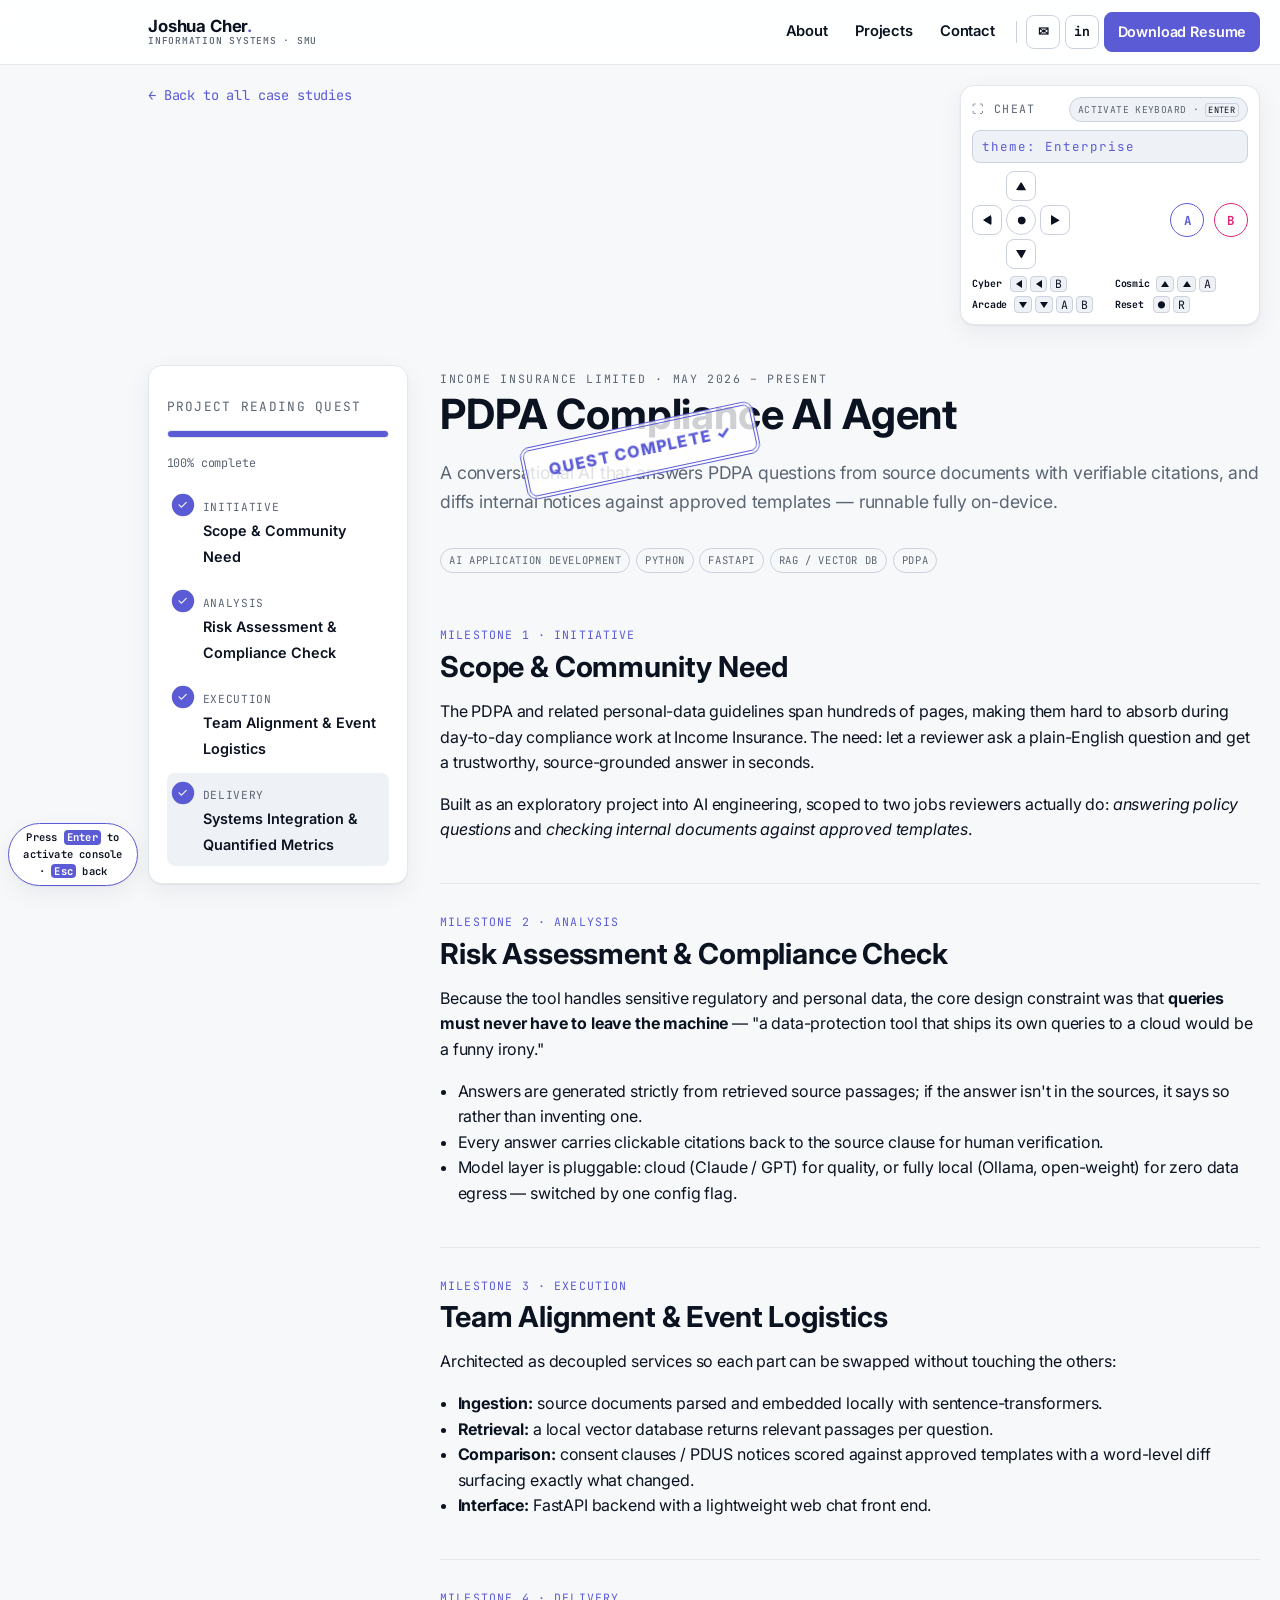
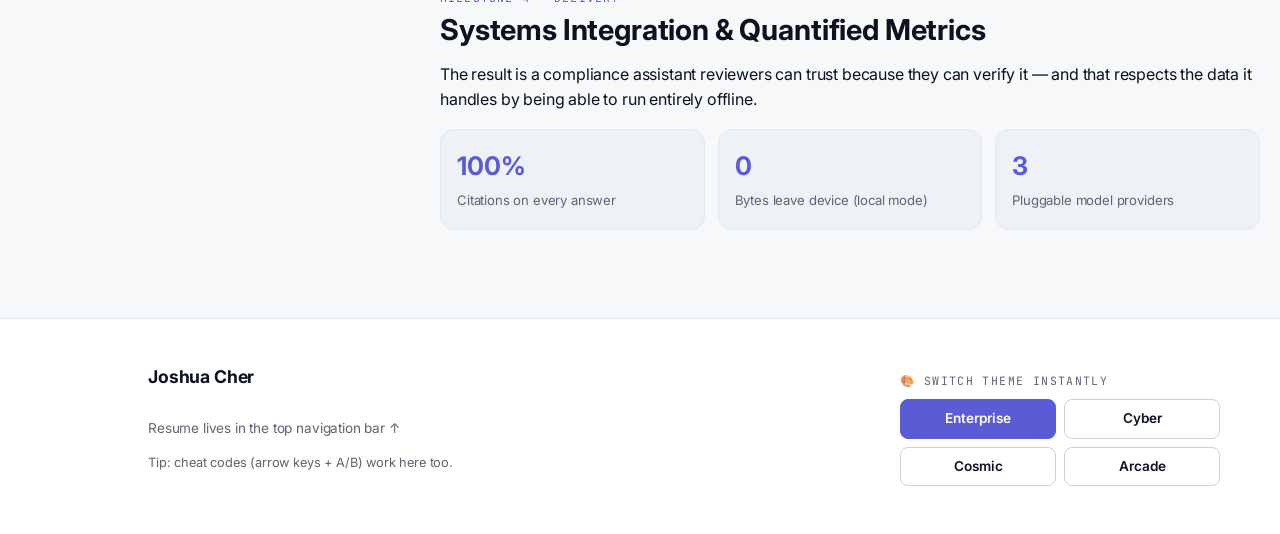
==== commit 33ce695a: "added character and updated skill tree layout" ====
--- a/project.html
+++ b/project.html
@@ -19,11 +19,17 @@
   <!-- Same pinned header as home (kept structurally identical) -->
   <header class="site-header">
     <div class="wrap site-header__inner">
-      <a class="brand" id="brand" href="index.html">Joshua<span>.</span></a>
+      <a class="brand" id="brand" href="index.html#about">
+        <span class="brand__name">Joshua Cher<span class="brand__dot">.</span></span>
+        <span class="brand__role">Information Systems · SMU</span>
+      </a>
       <nav class="nav" aria-label="Primary">
         <a href="index.html#about">About</a>
         <a href="index.html#projects">Projects</a>
         <a href="index.html#contact">Contact</a>
+        <span class="nav__divider" aria-hidden="true"></span>
+        <a class="nav__icon" href="mailto:joshua.cher.2024@computing.smu.edu.sg" title="Email" aria-label="Email">✉</a>
+        <a class="nav__icon" data-linkedin href="#" target="_blank" rel="noopener" title="LinkedIn" aria-label="LinkedIn">in</a>
         <a class="btn btn--primary" data-resume href="#" download>Download Resume</a>
       </nav>
     </div>
--- a/css/tokens.css
+++ b/css/tokens.css
@@ -11,7 +11,7 @@
 
 :root {
   /* ---- Structural tokens shared by all themes (rarely change) ---- */
-  --maxw: 1120px;
+  --maxw: 1280px;
   --radius: 14px;
   --radius-sm: 8px;
   --space: 1rem;
@@ -57,6 +57,7 @@
   --p-pm:        #2563eb;
   --p-gov:       #0891b2;
   --p-social:    #db2777;
+  --p-builder:   #d97706;
 
   color-scheme: light;
 }
@@ -98,6 +99,7 @@
   --p-pm:        #00ff85;
   --p-gov:       #14e0c4;
   --p-social:    #aaff00;
+  --p-builder:   #ffb000;
 
   color-scheme: dark;
 }
@@ -139,6 +141,7 @@
   --p-pm:        #7c8cff;
   --p-gov:       #4fe3ff;
   --p-social:    #ff5fb0;
+  --p-builder:   #ffb86b;
 
   color-scheme: dark;
 }
@@ -180,8 +183,35 @@
   --p-pm:        #2d6cdf;
   --p-gov:       #00a878;
   --p-social:    #ff2e63;
+  --p-builder:   #ff9f1c;
 
   color-scheme: light;
+}
+
+/* ============================================================================
+   CHARACTER TINT (Concept 1, part C)
+   ----------------------------------------------------------------------------
+   When a persona is selected, <html> gets data-character="pm|gov|social" and the
+   accent tokens remap to that persona's colour. Because the value is var(--p-*),
+   it re-resolves per ACTIVE THEME — so the tint stays harmonious in every cheat
+   skin and never touches the cheat-code system itself.
+   Specificity: html[data-character] (0,1,1) > [data-theme] blocks (0,1,0).
+   ========================================================================== */
+html[data-character="builder"] {
+  --accent: var(--p-builder); --accent-2: var(--p-builder);
+  --glow: 0 0 20px color-mix(in srgb, var(--p-builder) 55%, transparent);
+}
+html[data-character="pm"] {
+  --accent: var(--p-pm); --accent-2: var(--p-pm);
+  --glow: 0 0 20px color-mix(in srgb, var(--p-pm) 55%, transparent);
+}
+html[data-character="gov"] {
+  --accent: var(--p-gov); --accent-2: var(--p-gov);
+  --glow: 0 0 20px color-mix(in srgb, var(--p-gov) 55%, transparent);
+}
+html[data-character="social"] {
+  --accent: var(--p-social); --accent-2: var(--p-social);
+  --glow: 0 0 20px color-mix(in srgb, var(--p-social) 55%, transparent);
 }
 
 /* Respect reduced-motion globally */
--- a/css/styles.css
+++ b/css/styles.css
@@ -99,17 +99,38 @@
   display: flex; align-items: center; gap: 1rem;
   height: var(--header-h);
 }
-.brand { font-family: var(--font-display); font-weight: var(--weight-display);
-  font-size: 1.02rem; text-transform: var(--case); white-space: nowrap; }
-.brand span { color: var(--accent); }
-
-.nav { display: flex; gap: .35rem; margin-left: auto; align-items: center; }
-.nav a {
+.brand { display: inline-flex; flex-direction: column; gap: 1px; line-height: 1.05;
+  font-family: var(--font-display); font-weight: var(--weight-display);
+  text-transform: var(--case); white-space: nowrap; text-decoration: none; }
+.brand:hover { text-decoration: none; }
+.brand__name { font-size: 1.05rem; color: var(--text); transition: color var(--transition); }
+.brand:hover .brand__name { color: var(--accent); }
+.brand__dot { color: var(--accent); }
+.brand__role { font-family: var(--font-mono); font-size: .6rem; letter-spacing: .08em;
+  color: var(--text-muted); text-transform: uppercase; font-weight: 500; }
+
+.nav { display: flex; gap: .3rem; margin-left: auto; align-items: center; }
+.nav a:not(.nav__icon):not(.btn) {
   color: var(--text); padding: .45rem .7rem; border-radius: var(--radius-sm);
   font-weight: 600; font-size: .92rem;
 }
-.nav a:hover { background: var(--bg-sunken); text-decoration: none; }
+.nav a:not(.btn):hover { background: var(--bg-sunken); text-decoration: none; }
+.nav__divider { width: 1px; height: 22px; background: var(--border-strong); margin: 0 .3rem; }
+.nav__icon {
+  display: grid; place-items: center; width: 34px; height: 34px;
+  font-family: var(--font-mono); font-weight: 700; font-size: .82rem; color: var(--text);
+  border: var(--border-w) solid var(--border-strong); border-radius: var(--radius-sm);
+}
+.nav__icon:hover { color: var(--accent); border-color: var(--accent); background: var(--bg-sunken); }
 .nav .btn { padding: .45rem .8rem; font-size: .9rem; }
+
+@media (max-width: 680px) {
+  .brand__role { display: none; }
+  .nav__divider, .nav__icon { display: none; }   /* keep About/Projects/Contact + Resume */
+  .nav { gap: .1rem; }
+  .nav a:not(.btn) { padding: .4rem .5rem; font-size: .85rem; }
+  .nav .btn { padding: .4rem .65rem; font-size: .82rem; }
+}
 
 /* ============================================================================
    HERO  +  CHARACTER SELECT DASHBOARD  (Core Concept 1)
@@ -163,10 +184,10 @@
 /* Avatar SVG parts. Accent pieces inherit the card's --p (so they re-tint per
    persona AND per theme); neutral pieces stay constant. */
 .av-svg { overflow: visible; }
-.persona .av-frame   { fill: color-mix(in srgb, var(--p) 16%, var(--bg-elev)); stroke: var(--p); stroke-width: 2; }
-.persona .av-cloth   { fill: var(--p); }
-.persona .av-cloth-2 { fill: color-mix(in srgb, var(--p) 55%, #ffffff); }
-.persona .av-badge   { fill: var(--p); }
+.persona .av-frame,   .dossier .av-frame,   .rail__avatar .av-frame   { fill: color-mix(in srgb, var(--p) 16%, var(--bg-elev)); stroke: var(--p); stroke-width: 2; }
+.persona .av-cloth,   .dossier .av-cloth,   .rail__avatar .av-cloth   { fill: var(--p); }
+.persona .av-cloth-2, .dossier .av-cloth-2, .rail__avatar .av-cloth-2 { fill: color-mix(in srgb, var(--p) 55%, #ffffff); }
+.persona .av-badge,   .dossier .av-badge,   .rail__avatar .av-badge   { fill: var(--p); }
 .av-skin   { fill: #f3cda6; }
 .av-hair   { fill: #2f2418; }
 .av-eye    { fill: #2a2118; }
@@ -180,22 +201,137 @@
   color: var(--p); letter-spacing: .08em; text-transform: uppercase; }
 .persona__count { margin-top: auto; font-size: .82rem; color: var(--text-muted); }
 
-/* Active "character selected" state — border glow + scale */
+/* Active "character selected" state — steps onto the podium */
 .persona[aria-pressed="true"] {
   border-color: var(--p);
-  box-shadow: 0 0 0 2px var(--p), var(--glow);
-  transform: translateY(-3px) scale(1.015);
+  box-shadow: 0 0 0 2px var(--p), 0 18px 40px color-mix(in srgb, var(--p) 35%, transparent), var(--glow);
+  transform: translateY(-10px) scale(1.05);
+  z-index: 2;
 }
 .persona[aria-pressed="true"]::after {
-  content: "▷ ACTIVE"; position: absolute; top: .7rem; right: .8rem;
+  content: "▶ SELECTED"; position: absolute; top: .7rem; right: .8rem;
   font-family: var(--font-mono); font-size: .62rem; letter-spacing: .1em;
-  color: var(--p);
+  color: var(--accent-contrast); background: var(--p);
+  padding: .14rem .4rem; border-radius: 999px;
+}
+.persona[aria-pressed="true"] .persona__portrait { animation: podium-pop .4s cubic-bezier(.2,1.5,.3,1); }
+@keyframes podium-pop { 0% { transform: scale(1); } 55% { transform: scale(1.16); } 100% { transform: scale(1.06); } }
+
+/* When a character is chosen, the others recede (desaturate + dim + shrink) */
+.persona-grid.has-selection .persona:not([aria-pressed="true"]) {
+  opacity: .42; filter: saturate(.4); transform: scale(.96);
+}
+.persona-grid.has-selection .persona:not([aria-pressed="true"]):hover {
+  opacity: .85; filter: none; transform: scale(.99);
+}
+
+/* ============================================================================
+   PERSONA RAIL  (persistent "Select Your Character" selector)
+   Mobile-first: sticky horizontal strip. Desktop: fixed vertical rail on left.
+   ========================================================================== */
+.rail {
+  --rail-size: 82px;                  /* circle diameter (mobile) */
+  display: flex; gap: 1.2rem; align-items: center; justify-content: flex-start;
+  flex-wrap: nowrap; overflow-x: auto; position: sticky; top: var(--header-h); z-index: 40;
+  padding: .6rem; background: color-mix(in srgb, var(--bg-elev) 92%, transparent);
+  border-bottom: var(--border-w) solid var(--border); backdrop-filter: blur(8px);
+}
+@media (min-width: 1000px) {
+  /* Shared left position for the rail AND the reminder, so they line up */
+  :root { --rail-x: max(16px, calc(50vw - 776px)); }
+  .rail {
+    --rail-size: 98px;                /* circle diameter (desktop) */
+    /* Tucked just left of the content, tracking its left edge across widths. */
+    position: fixed; left: var(--rail-x); top: 50%; transform: translateY(-50%);
+    overflow: visible;               /* let the selected glow/ring show fully */
+    flex-direction: column; flex-wrap: nowrap; justify-content: center; z-index: 45;
+    padding: 0; background: none; border: none; backdrop-filter: none;
+  }
+  /* Small gutter so content clears the rail (no overlap) while staying close to centred */
+  .wrap { padding-left: 148px; }
+}
+
+.rail__btn {
+  --p: var(--accent);
+  position: relative; display: grid; justify-items: center; gap: .4rem;
+  width: calc(var(--rail-size) + 16px); padding: .3rem 0; cursor: pointer; font: inherit;
+  background: none; border: none; color: var(--text-muted);
+  transition: color var(--transition), opacity var(--transition), filter var(--transition);
+}
+.rail__avatar {
+  width: var(--rail-size); height: var(--rail-size); border-radius: 50%; overflow: hidden;
+  display: grid; place-items: center;
+  background: var(--bg-elev); border: 3px solid var(--border-strong);
+  box-shadow: var(--shadow);
+  transition: transform var(--transition), border-color var(--transition), box-shadow var(--transition);
+}
+.rail__avatar .av-svg { width: 100%; height: 100%; }
+.rail__label { font-family: var(--font-mono); font-size: .74rem; letter-spacing: .04em;
+  text-transform: uppercase; line-height: 1; }
+.rail__btn:hover .rail__avatar { transform: scale(1.05); border-color: var(--p); }
+
+.rail__btn[aria-pressed="true"] { color: var(--p); }
+.rail__btn[aria-pressed="true"] .rail__avatar {
+  border-color: var(--p); transform: scale(1.06);
+  box-shadow: 0 0 0 4px var(--p), var(--glow);
+}
+.rail.has-selection .rail__btn:not([aria-pressed="true"]) { opacity: .5; filter: saturate(.45); }
+.rail.has-selection .rail__btn:not([aria-pressed="true"]):hover { opacity: 1; filter: none; }
+
+.rail__clear {
+  display: none; place-items: center; cursor: pointer;
+  width: 44px; height: 44px; border-radius: 50%; font-size: 1.2rem;
+  background: var(--bg-elev); color: var(--text-muted);
+  border: var(--border-w) solid var(--border-strong);
+  transition: color var(--transition), border-color var(--transition);
+}
+.rail__clear.is-shown { display: grid; }
+.rail__clear:hover { color: var(--accent); border-color: var(--accent); }
+
+.dash-hint { color: var(--text-muted); font-style: italic; margin: .4rem 0 0; }
+.dash-hint[hidden] { display: none; }
+
+/* ---- Character dossier (stat sheet) ---- */
+.dossier {
+  --p: var(--accent);
+  margin-top: 1.3rem; padding: 1.4rem 1.5rem; border-radius: var(--radius);
+  background: var(--bg-elev); border: var(--border-w) solid var(--accent);
+  box-shadow: 0 0 0 1px var(--accent), var(--glow);
+  display: grid; gap: 1.5rem; align-items: center;
+  grid-template-columns: auto 1fr auto;
+  animation: dossier-in .35s cubic-bezier(.2,.8,.3,1);
+}
+.dossier[hidden] { display: none; }
+@keyframes dossier-in { from { opacity: 0; transform: translateY(12px); } to { opacity: 1; transform: none; } }
+
+.dossier__portrait { width: 104px; height: 104px; }
+.dossier__portrait .av-svg { width: 100%; height: 100%; }
+.dossier__eyebrow { font-family: var(--font-mono); font-size: .68rem; letter-spacing: .12em;
+  text-transform: uppercase; color: var(--text-muted); }
+.dossier__name { margin: .1rem 0 0; font-family: var(--font-display); color: var(--accent);
+  text-transform: var(--case); font-size: clamp(1.3rem, 3vw, 1.7rem); line-height: 1.1; }
+.dossier__role { color: var(--text-muted); margin: .15rem 0 .55rem; font-size: .92rem; }
+.dossier__quote { margin: 0 0 .8rem; font-style: italic; color: var(--text);
+  max-width: 54ch; border-left: 3px solid var(--accent); padding-left: .8rem; }
+.dossier__skills { display: flex; flex-wrap: wrap; gap: .4rem; }
+
+.dossier__radar { width: 188px; height: 188px; color: var(--accent); }
+.dossier__radar svg { width: 100%; height: 100%; }
+.radar-grid { fill: none; stroke: var(--border-strong); stroke-width: 1; }
+.radar-axis { stroke: var(--border-strong); stroke-width: 1; }
+.radar-area { fill: color-mix(in srgb, currentColor 26%, transparent); stroke: currentColor; stroke-width: 2; }
+.radar-dot  { fill: currentColor; }
+.radar-label { fill: var(--text-muted); font-family: var(--font-mono); font-size: 6px; }
+
+@media (max-width: 760px) {
+  .dossier { grid-template-columns: 1fr; justify-items: center; text-align: center; }
+  .dossier__quote { text-align: left; }
 }
 
 /* ============================================================================
    PROJECT FEED  (filter target of Core Concept 1)
    ========================================================================== */
-.feed { padding: 1rem 0 3rem; }
+.feed { padding-block: 1rem 3rem; }   /* vertical only — keep the shared .wrap gutter */
 .feed__head { display:flex; align-items:center; justify-content:space-between;
   gap:1rem; flex-wrap:wrap; margin-bottom: 1rem; }
 .feed__status { font-family: var(--font-mono); font-size:.8rem; color: var(--text-muted); }
@@ -205,6 +341,110 @@
   grid-template-columns: repeat(2, 1fr);
 }
 @media (max-width: 720px) { .project-grid { grid-template-columns: 1fr; } }
+
+/* ---- Filter status bar / "NOW PLAYING AS" cue ---- */
+.filterbar { display:flex; align-items:center; gap:1rem; margin-bottom: 1.5rem;
+  min-height: 2rem; transition: padding var(--transition), background var(--transition); }
+.filterbar.is-active {
+  padding: .55rem .9rem; border-radius: var(--radius);
+  border: var(--border-w) solid var(--accent);
+  background: color-mix(in srgb, var(--accent) 10%, var(--bg-elev));
+  box-shadow: var(--glow);
+}
+.filterbar.is-active .feed__status {
+  color: var(--accent); font-weight: 700; font-family: var(--font-display);
+  text-transform: var(--case); letter-spacing: .03em; font-size: .98rem;
+}
+
+/* ---- Prominent, numbered section headers (used by every block) ---- */
+.block { margin: 0 0 2.8rem; scroll-margin-top: calc(var(--header-h) + 12px); }
+.block.is-empty { display: none; }            /* hidden when filtered to nothing */
+.block__head { display:flex; align-items:center; gap:.85rem; margin: 0 0 1.4rem; }
+.block__no {
+  font-family: var(--font-mono); font-weight: 700; font-size: .9rem;
+  color: var(--accent-contrast); background: var(--accent);
+  padding: .32rem .6rem; border-radius: var(--radius-sm); line-height: 1;
+  box-shadow: var(--glow);
+}
+.block__title {
+  margin: 0; line-height: 1;
+  font-size: clamp(1.55rem, 3.6vw, 2.2rem);
+}
+.block__count {
+  font-family: var(--font-mono); font-size: .74rem; font-weight: 600;
+  color: var(--accent); padding: .16rem .55rem; border-radius: 999px;
+  border: 1px solid var(--accent);
+}
+.block__rule { flex: 1; height: 2px; border-radius: 2px;
+  background: linear-gradient(90deg, var(--border-strong), transparent); }
+
+/* ---- Skills as a MINDMAP: central root, branches radiating left + right ----
+   Nodes laid out with grid/flex; the connector curves are drawn as SVG by
+   initMindmap() in home.js (redrawn on resize / font load / theme change). */
+.mmap { position: relative; display: flex; align-items: center; justify-content: center;
+  gap: 52px; padding: 1rem 0; }
+.mmap__links { position: absolute; inset: 0; width: 100%; height: 100%; overflow: visible;
+  z-index: 0; pointer-events: none; }
+.mnode { position: relative; z-index: 1; }
+
+.mnode--root {
+  flex: 0 0 auto; display: inline-grid; place-items: center;
+  padding: .85rem 1.2rem; border-radius: 999px;
+  font-family: var(--font-display); font-weight: 700; text-transform: var(--case);
+  color: var(--accent-contrast); background: var(--accent); box-shadow: var(--glow);
+}
+.mmap__col { flex: 0 0 auto; display: flex; flex-direction: column; gap: 1.3rem; align-items: flex-start; }
+.mbranch { --c: var(--accent); display: flex; align-items: center; gap: 34px; }
+
+/* category node = a collapse toggle button */
+.mnode--cat {
+  flex: 0 0 auto; display: inline-flex; align-items: center; gap: .45rem; cursor: pointer;
+  font: inherit; font-family: var(--font-mono); font-size: .67rem; letter-spacing: .08em;
+  text-transform: uppercase; font-weight: 700; color: var(--c);
+  padding: .44rem .8rem; border-radius: 999px;
+  background: color-mix(in srgb, var(--c) 12%, var(--bg-elev));
+  border: 1px solid color-mix(in srgb, var(--c) 55%, transparent);
+  transition: background var(--transition);
+}
+.mnode--cat::after { content: "▸"; font-size: .85em; transition: transform var(--transition); }
+.mbranch.is-open .mnode--cat { background: color-mix(in srgb, var(--c) 24%, var(--bg-elev)); }
+.mbranch.is-open .mnode--cat::after { transform: rotate(90deg); }
+.mbranch:not(.is-open) .mleaves { display: none; }
+
+.mleaves { display: flex; flex-direction: column; gap: .7rem; align-items: flex-start; }
+.mnode--leaf {
+  padding: .34rem .7rem; border-radius: 999px; font-size: .8rem; color: var(--text);
+  white-space: nowrap;
+  background: color-mix(in srgb, var(--c) 7%, var(--bg-elev));
+  border: var(--border-w) solid color-mix(in srgb, var(--c) 38%, var(--border-strong));
+  transition: transform var(--transition), border-color var(--transition);
+}
+.mnode--leaf:hover { transform: translateY(-2px); border-color: var(--c); }
+
+@media (max-width: 900px) {
+  .mmap { flex-direction: column; align-items: flex-start; gap: 1.2rem; }
+  .mbranch { flex-direction: column; align-items: flex-start; gap: .55rem; }
+  .mmap__links { display: none; }
+}
+
+/* base chip used by the dossier signature skills */
+.skill {
+  padding: .4rem .8rem; font-size: .85rem; border-radius: 999px;
+  color: var(--text); background: var(--bg-elev);
+  border: var(--border-w) solid var(--border-strong);
+}
+
+/* ---- Education / Honors / Certifications mini-cards ---- */
+.mini-grid { display: grid; gap: 1rem;
+  grid-template-columns: repeat(auto-fit, minmax(260px, 1fr)); }
+.mini {
+  padding: 1.1rem 1.2rem; border-radius: var(--radius);
+  background: var(--bg-elev); border: var(--border-w) solid var(--border);
+  box-shadow: var(--shadow);
+}
+.mini h4 { margin: 0; font-size: 1.02rem; }
+.cert-link { display: inline-block; margin-top: .6rem; font-family: var(--font-mono);
+  font-size: .8rem; }
 
 .card {
   display: flex; flex-direction: column; gap: .55rem;
@@ -239,9 +479,10 @@
   text-transform: uppercase; padding: .2rem .5rem; border-radius: 999px;
   border: 1px solid var(--border-strong); color: var(--text-muted);
 }
-.chip[data-p="pm"]     { color: var(--p-pm);     border-color: var(--p-pm); }
-.chip[data-p="gov"]    { color: var(--p-gov);    border-color: var(--p-gov); }
-.chip[data-p="social"] { color: var(--p-social); border-color: var(--p-social); }
+.chip[data-p="builder"] { color: var(--p-builder); border-color: var(--p-builder); }
+.chip[data-p="pm"]      { color: var(--p-pm);      border-color: var(--p-pm); }
+.chip[data-p="gov"]     { color: var(--p-gov);     border-color: var(--p-gov); }
+.chip[data-p="social"]  { color: var(--p-social);  border-color: var(--p-social); }
 
 /* Filter states: relevant cards lift, irrelevant ones gracefully collapse */
 .card.is-match  { order: 0; }
@@ -324,6 +565,53 @@
   border: 1px solid color-mix(in srgb, var(--accent-contrast) 40%, transparent);
 }
 @keyframes hud-in { from { opacity: 0; transform: translate(-50%, 8px); } to { opacity: 1; transform: translate(-50%, 0); } }
+
+/* Top-right cheat-code list, shown while the keyboard is active (fixed → no shift) */
+.codes-hud {
+  position: fixed; top: calc(var(--header-h) + 12px); right: 14px; z-index: 80;
+  pointer-events: none; max-width: 230px;
+  background: var(--bg-elev); border: 2px solid var(--accent); border-radius: var(--radius);
+  box-shadow: var(--shadow-lg), var(--glow); padding: .7rem .85rem;
+  animation: codes-in .25s ease;
+}
+.codes-hud[hidden] { display: none; }
+.codes-hud__title { font-family: var(--font-mono); font-size: .64rem; letter-spacing: .12em;
+  text-transform: uppercase; color: var(--text-muted); margin: 0 0 .5rem; }
+/* one code per row; higher specificity than base .cheat__codes so it always wins */
+.codes-hud .cheat__codes { grid-template-columns: 1fr; gap: .35rem; }
+.codes-hud .cheat__codes li { white-space: nowrap; }
+@keyframes codes-in { from { opacity: 0; transform: translateY(-6px); } to { opacity: 1; transform: none; } }
+
+/* Persistent reminder that Enter opens the cheat console (always visible) */
+.cheat-reminder {
+  position: fixed; left: 14px; bottom: 14px; z-index: 70; pointer-events: none;
+  font-family: var(--font-mono); font-size: .66rem; font-weight: 600; letter-spacing: .02em;
+  color: var(--text);
+  background: var(--bg-elev);
+  border: 1px solid var(--accent); border-radius: 999px;
+  padding: .32rem .65rem; backdrop-filter: blur(6px);
+  box-shadow: var(--shadow);
+}
+.cheat-reminder kbd {
+  font-family: var(--font-mono); font-weight: 700; color: var(--accent-contrast);
+  padding: .03em .3em; border-radius: 4px; background: var(--accent);
+}
+/* Desktop: centre the reminder under the circle column. Declared AFTER the base
+   rule above so its `left` wins the cascade (source order). Width is constrained
+   so it wraps narrow and never overflows the screen edge. */
+@media (min-width: 1000px) {
+  :root {
+    /* circle-column centre, and where the main content starts (box-left + gutter) */
+    --rmd-cx: calc(var(--rail-x) + 57px);
+    --rmd-content-left: calc(max(0px, 50vw - 640px) + 148px);
+  }
+  .cheat-reminder {
+    left: var(--rmd-cx); right: auto; transform: translateX(-50%); text-align: center;
+    /* widest the pill can be while staying both on-screen and left of the content;
+       roomy on wide screens → one line, tight in a narrow gutter → text wraps */
+    max-width: calc(2 * min(var(--rmd-cx) - 8px, var(--rmd-content-left) - 8px - var(--rmd-cx)));
+  }
+}
 .cheat__screen {
   display:flex; align-items:center; min-height: 2.2em;
   font-family: var(--font-mono); font-size:.85rem; letter-spacing:.16em;
@@ -414,10 +702,12 @@
 
 /* ---- Instant theme switch (footer, every page) ---- */
 .theme-quick-wrap { width: min(360px, 100%); }
-.theme-quick { display:flex; flex-wrap:wrap; gap:.5rem; margin-top:.55rem; }
+/* 2×2 grid with equal columns → both rows share the same left/right edges */
+.theme-quick { display:grid; grid-template-columns: 1fr 1fr; gap:.5rem; margin-top:.55rem;
+  max-width: 320px; }
 .theme-quick button {
   font: inherit; font-weight: 600; font-size:.85rem; cursor: pointer;
-  padding: .5rem .9rem; color: var(--text);
+  padding: .5rem .9rem; color: var(--text); text-align: center;
   background: var(--bg-elev); border: var(--border-w) solid var(--border-strong);
   border-radius: var(--radius-sm); text-transform: var(--case);
   transition: transform var(--transition), box-shadow var(--transition),
